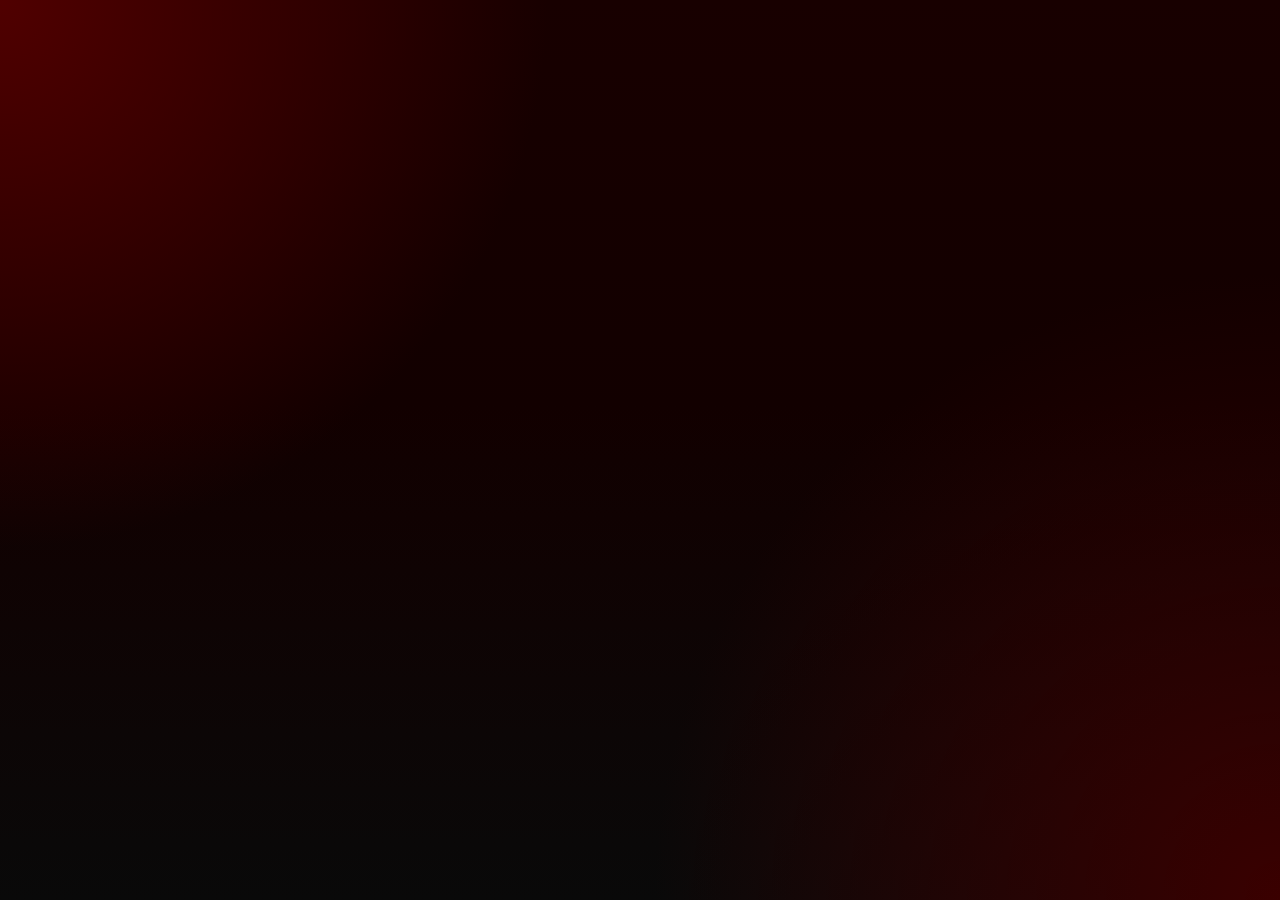
==== devlab.html @ 47341f6a "atualização" ====
<!DOCTYPE html>
<html lang="pt-br">
<head>
    <meta charset="UTF-8">
    <meta name="viewport" content="width=device-width, initial-scale=1.0">
    <meta name="description" content="Bem-vindos a minha pagina pessoal!">
    <meta name="author" content="Fernanda B Ramos">
    <!--<meta name="keywords" content="Fernanda,"-->
    <link rel="stylesheet" href="style.css">
    <title>Fernanda Barbosa</title>
</head>
<body>
---- style.css ----
/* ===================== FONTES ===================== */

@import url("https://fonts.googleapis.com/css2?family=Source+Serif+4:wght@200..900&display=swap");
@import url("https://fonts.googleapis.com/css2?family=Almendra:wght@400;700&display=swap");

/* ===================== RESET ===================== */

*{
    margin:0;
    padding:0;
    box-sizing:border-box;
    font-family:"Source Serif 4",serif;
    color:#fff;
    text-decoration:none;
    transition:
        background-color .35s,
        color .35s,
        box-shadow .35s,
        transform .35s;
}

html{
    scroll-behavior:smooth;
}

body{
    margin:0;
    min-height:100vh;
    background:
        radial-gradient(circle at top left,#500000 0%,transparent 35%),
        radial-gradient(circle at bottom right,#3a0000 0%,transparent 40%),
        linear-gradient(180deg,#180000 0%,#120000 45%,#090909 100%);
    background-attachment:fixed;
    overflow-x:hidden;
}

/* ===================== SEÇÕES ===================== */

section{
    scroll-margin-top:80px;
    padding:110px 0;
}

#home{
    padding-top:0;
}

/* título pequeno acima do título principal de cada seção */
.section-eyebrow{
    text-align:center;
    font-family:"Almendra",serif;
    font-size:14px;
    letter-spacing:3px;
    text-transform:uppercase;
    color:#ff5c5c;
    margin-bottom:10px;
}

/* título principal reutilizado nas seções Sobre e Contato */
.section-title{
    font-size:28px;
    text-align:center;
    color:#fdfdfd;
    text-shadow:2px 3px 20px rgba(162,62,62,.9);
    margin-bottom:60px;
}

/* ===================== FUNDO ===================== */

#bg-particles{
    position:fixed;
    inset:0;
    width:100%;
    height:100%;
    z-index:-1;
    pointer-events:none;
}

/* ===================== NAVBAR ===================== */

.navbar{
    position:sticky;
    top:0;
    z-index:100;
    display:flex;
    justify-content:space-between;
    align-items:center;
    padding:18px 5%;
    background:#75060631;
    backdrop-filter:blur(6px);
}

/* ===================== LOGO ===================== */

.logo{
    flex:1;
}

.logo a{
    font-family:"Almendra",serif;
    font-size:2rem;
    font-weight:700;
}

.logo a:hover{
    transform:translateY(-6px) scale(1.15);
    filter:drop-shadow(0 5px 20px rgb(255,60,60));
}

/* ===================== MENU ===================== */

.menu{
    display:flex;
    align-items:center;
    gap:20px;
    transition:max-height .35s ease, opacity .3s ease, margin-top .35s ease;
}

.menu a{
    position:relative;
    padding:10px 16px;
    font-family:"Almendra",serif;
    font-size:17px;
    font-weight:700;
    transition:.3s;
}

.menu a::after{
    content:"";
    position:absolute;
    left:0;
    bottom:0;
    width:0;
    height:2px;
    background:#ff4040;
    transition:.3s;
}

.menu a:hover::after{
    width:100%;
}

/* ===================== MENU MOBILE (HAMBÚRGUER) ===================== */

.menu-toggle{
    display:none;
    flex-direction:column;
    justify-content:center;
    gap:5px;
    width:32px;
    height:26px;
    background:none;
    border:none;
    cursor:pointer;
    padding:0;
}

.menu-toggle span{
    display:block;
    width:100%;
    height:3px;
    border-radius:2px;
    background:#fff;
    transition:.3s;
}

.menu-toggle.active span:nth-child(1){
    transform:translateY(8px) rotate(45deg);
}

.menu-toggle.active span:nth-child(2){
    opacity:0;
}

.menu-toggle.active span:nth-child(3){
    transform:translateY(-8px) rotate(-45deg);
}

/* ===================== HOME ===================== */

.header{
    display:flex;
    justify-content:space-between;
    align-items:center;
    gap:70px;
    width:min(1200px,90%);
    margin:auto;
    padding:80px 0;
}

/* ===================== TEXTO ===================== */

.headline{
    flex:1;
}

.headline h2{
    margin-bottom:15px;
    opacity:0;
    animation:fadeUp .8s ease forwards;
}

.headline h2:nth-of-type(1){
    animation-delay:.15s;
}

.headline h2:nth-of-type(2){
    animation-delay:.4s;
}

.titulo{
    font-size:48px;
}

.headline p{
    margin-top:25px;
    font-size:20px;
    line-height:1.7;
    opacity:0;
    animation:fadeUp .8s ease .65s forwards;
}

/* ===================== LADO DIREITO ===================== */

.hero-right{
    flex:1;
    animation:fadeUp 1s ease;
    display:flex;
    flex-direction:column;
    align-items:center;
}

/* ===================== MONITORES ===================== */

.hero-monitors{
    position:relative;
    width:430px;
    height:340px;
}

/* Monitor principal */

.monitor{
    display:flex;
    flex-direction:column;
    overflow:hidden;
    background:#0d0d0d;
    border:1px solid #811818;
    border-radius:12px;
    box-shadow:0 0 20px rgba(255,0,0,.18), inset 0 0 8px rgba(255,255,255,.03);
    transition:.4s;
}

.monitor:hover{
    transform:translateY(-8px);
    box-shadow:0 10px 35px rgba(255,0,0,.35);
}

.monitor-1{
    position:absolute;
    top:0;
    left:0;
    width:320px;
    height:220px;
}

/* Monitor secundário */

.monitor-2{
    position:absolute;
    right:0;
    bottom:0;
    width:190px;
    height:135px;
}

/* Barra superior */

.monitor-top{
    display:flex;
    align-items:center;
    gap:8px;
    height:30px;
    flex-shrink:0;
    padding-left:12px;
    background:#252525;
}

.monitor-top span{
    width:10px;
    height:10px;
    border-radius:50%;
    background:#ff5c5c;
}

/* Código */

#typing{
    flex:1;
    width:calc(100% + 20px);
    margin-right:-20px;
    overflow-y:scroll;
    padding:15px 35px 15px 15px;
    white-space:pre-wrap;
    color:#65ff96;
    font-family:Consolas,monospace;
    font-size:clamp(9px,2.4vw,14px);
    scrollbar-width:none;
    -ms-overflow-style:none;
}

#typing::-webkit-scrollbar{
    display:none;
}

/* Dashboard */

.dashboard{
    display:flex;
    justify-content:space-evenly;
    align-items:flex-end;
    flex:1;
    padding:15px;
}

.bar{
    width:22px;
    background:#ff2020;
    animation:bars 2s infinite;
}

.b1{height:40px;}
.b2{height:90px;animation-delay:.2s;}
.b3{height:60px;animation-delay:.4s;}
.b4{height:110px;animation-delay:.6s;}

/* Redes sociais */

.socials{
    display:flex;
    justify-content:center;
    gap:35px;
    margin-top:40px;
}

.socials img{
    width:42px;
    transition:.3s;
}

.socials img:hover{
    transform:translateY(-6px) scale(1.15);
    filter:drop-shadow(0 5px 20px rgb(255,60,60));
}

@keyframes bars{
    50%{
        transform:scaleY(.6);
    }
}

/* ===================== SOBRE ===================== */

.about{
    display:flex;
    justify-content:center;
    gap:80px;
    width:min(1200px,90%);
    margin:auto;
    animation:fadeUp 1s ease;
}

.vida-pessoal,
.vida-profissional{
    flex:1;
    padding:20px;
    border-radius:20px;
    box-shadow:0 0 30px rgba(142,133,133,.63);
    transition:.3s;
}

.vida-pessoal:hover,
.vida-profissional:hover{
    box-shadow:0 0 30px rgba(255,47,47,.35);
}

.about h3{
    margin-bottom:20px;
    text-align:center;
    font-size:24px;
}

.aboutp{
    text-align:justify;
    line-height:1.8;
}

.eu{
    float:left;
    width:150px;
    margin:0 20px 10px 0;
    border-radius:10px;
}

/* ===================== HARD SKILLS ===================== */

.hardskills{
    width:min(1200px,90%);
    margin:80px auto;
    animation:fadeUp 1.2s ease;
}

.hardtitulo{
    text-align:center;
    margin-bottom:35px;
}

.hardimg{
    display:flex;
    justify-content:center;
    align-items:center;
    flex-wrap:wrap;
    gap:40px;
}

.hardimg img{
    width:80px;
    transition:.3s;
}

.hardimg img:hover{
    transform:translateY(-8px) scale(1.08);
}

/* ===================== PROJETOS ===================== */

.projects{
    margin:0 0 60px;
    text-align:center;
    animation:fadeUp 1.3s ease;
}

.projectsp1{
    font-size:42px;
    margin-top:8px;
    margin-bottom:10px;
}

.projectsp2{
    font-size:20px;
    margin-top:12px;
    opacity:.85;
}

.projetosgeral{
    display:flex;
    justify-content:center;
    flex-wrap:wrap;
    gap:40px;
    width:min(1200px,90%);
    margin:auto;
}

.projeto1{
    width:300px;
    border-radius:10px;
    overflow:hidden;
    text-align:center;
    box-shadow:0 4px 18px rgba(116,32,32,.8);
    transition:.3s;
}

.projeto1:hover{
    transform:translateY(-8px);
    box-shadow:0 8px 25px rgba(255,47,47,.45);
}

.projeto1 p:first-child{
    margin:20px;
    padding:8px;
    border:1px solid #ff3a3a;
    border-radius:10px;
}

.projeto1 p:last-child{
    padding:15px;
    font-size:13px;
    text-align:justify;
    line-height:1.6;
}

.imgprj1{
    width:100%;
    display:block;
}

/* ===================== CONTATO ===================== */

.contato-content{
    width:min(600px,90%);
    margin:auto;
    text-align:center;
    animation:fadeUp 1s ease;
}

.contato-texto{
    line-height:1.8;
    opacity:.9;
}

.contato-links{
    display:flex;
    flex-direction:column;
    gap:16px;
    margin-top:40px;
}

.contato-link{
    display:flex;
    align-items:center;
    gap:14px;
    padding:16px 22px;
    border:1px solid #811818;
    border-radius:12px;
    background:#0d0d0d;
    box-shadow:0 0 15px rgba(255,0,0,.12);
}

.contato-link:hover{
    transform:translateY(-4px);
    box-shadow:0 8px 25px rgba(255,47,47,.35);
    border-color:#ff4040;
}

.contato-icone{
    display:flex;
    align-items:center;
    justify-content:center;
    width:24px;
    font-size:18px;
}

.contato-icone img{
    width:22px;
}

/* ===================== RODAPÉ ===================== */

.site-footer{
    padding:30px 5%;
    text-align:center;
    font-size:13px;
    opacity:.6;
}

/* ===================== UTILITÁRIOS ===================== */

h3{
    display:flex;
    justify-content:center;
    margin-bottom:20px;
}

p{
    color:#fff;
}

/* ===================== RESPONSIVIDADE ===================== */

@media (max-width:1000px){

    section{
        padding:80px 0;
    }

    .header{
        flex-direction:column;
        text-align:center;
        gap:50px;
        padding:60px 0;
    }

    .headline{
        max-width:100%;
    }

    .hero-monitors{
        width:360px;
        height:310px;
    }

    .monitor-1{
        width:280px;
        height:200px;
    }

    .monitor-2{
        width:170px;
        height:120px;
    }

    .about{
        flex-direction:column;
    }

    .vida-pessoal,
    .vida-profissional{
        width:100%;
    }

    .eu{
        float:none;
        display:block;
        margin:0 auto 20px;
    }

    .hardimg{
        gap:25px;
    }

    .projetosgeral{
        flex-direction:column;
        align-items:center;
    }

}

@media (max-width:650px){

    section{
        padding:60px 0;
    }

    .navbar{
        flex-wrap:wrap;
        padding:16px 5%;
    }

    .menu-toggle{
        display:flex;
    }

    .menu{
        flex-direction:column;
        align-items:stretch;
        gap:0;
        width:100%;
        max-height:0;
        overflow:hidden;
        opacity:0;
    }

    .menu.active{
        max-height:300px;
        opacity:1;
        margin-top:18px;
    }

    .menu a{
        text-align:center;
        padding:14px 16px;
    }

    .headline h2{
        font-size:28px;
    }

    .titulo{
        font-size:38px;
    }

    .headline p{
        font-size:18px;
    }

    .hero-monitors{
        width:320px;
        height:280px;
    }

    .monitor-1{
        width:250px;
        height:180px;
    }

    .monitor-2{
        width:150px;
        height:110px;
    }

    .socials img{
        width:36px;
    }

    .hardimg img{
        width:65px;
    }

    .projectsp1{
        font-size:34px;
    }

    .projectsp2{
        font-size:18px;
    }

}

@media (max-width:400px){

    .header{
        padding:60px 0;
        gap:35px;
    }

    .titulo{
        font-size:30px;
    }

    .headline p{
        font-size:16px;
    }

    .hero-monitors{
        width:260px;
        height:220px;
    }

    .monitor-1{
        width:200px;
        height:140px;
    }

    .monitor-2{
        width:120px;
        height:85px;
    }

    .socials{
        gap:25px;
    }

    .socials img{
        width:30px;
    }

    .hardimg img{
        width:55px;
    }

    .aboutp{
        font-size:14px;
    }

    .eu{
        width:120px;
    }

    .projeto1{
        width:100%;
        max-width:280px;
    }

}

@keyframes fadeUp{
    from{
        opacity:0;
        transform:translateY(40px);
    }
    to{
        opacity:1;
        transform:translateY(0);
    }
}

/* ===================================================
   RESPONSIVIDADE - NAVBAR
   Adicione no FINAL do style.css
=================================================== */

@media screen and (max-width: 900px){

    .navbar{
        flex-direction: column;
        justify-content: center;
        align-items: center;
        padding: 15px;
    }

    .logo{
        flex: none;
        margin: 0;
        text-align: center;
        width: 100%;
    }

    .logo h1{
        margin: 0;
    }

    .logo a{
        font-size: 32px;
    }

    .menu{
        width: 100%;
        justify-content: center;
        flex-wrap: wrap;
        gap: 10px;
        margin-top: 15px;
    }

    .menu a{
        margin: 0;
        padding: 10px 15px;
        font-size: 16px;
    }

}

/* Celulares */

@media screen and (max-width: 600px){

    .logo a{
        font-size: 26px;
    }

    .menu{
        gap: 5px;
    }

    .menu a{
        font-size: 15px;
        padding: 8px 10px;
    }

    #botão{
        margin: 10px 0 0;
    }

}

/* ==========================================
   RESPONSIVIDADE DOS MONITORES
========================================== */

@media screen and (max-width: 900px){

    .hero-monitors{
        width:380px;
        height:300px;
    }

    .monitor-1{
        width:280px;
        height:200px;
    }

    .monitor-2{
        width:170px;
        height:120px;
        right:20px;
        bottom:0;
    }

    .dashboard{
        padding:10px;
    }

    .bar{
        width:16px;
    }

    .b1{height:30px;}
    .b2{height:65px;}
    .b3{height:45px;}
    .b4{height:80px;}

}

/* Celulares */

@media screen and (max-width: 600px){

    .hero-right{
        width:100%;
    }

    .hero-monitors{
        width:300px;
        height:250px;
    }

    .monitor-1{
        width:220px;
        height:170px;
        right:0;
    }

    .monitor-2{
        width:140px;
        height:100px;
        right:10px;
        bottom:0;
    }

    .dashboard{
        padding:8px;
    }

    .bar{
        width:12px;
    }

    .b1{height:22px;}
    .b2{height:48px;}
    .b3{height:34px;}
    .b4{height:60px;}

}
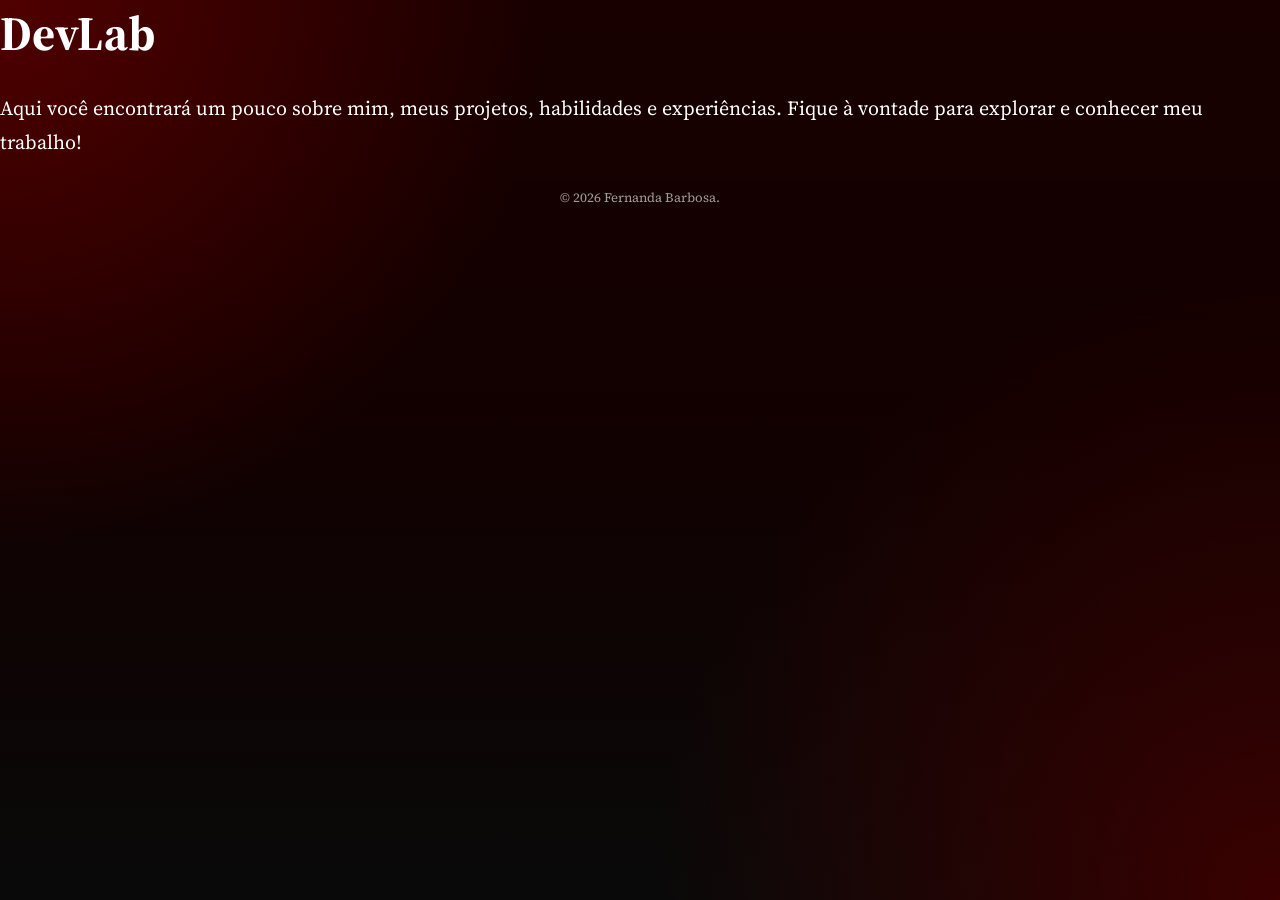
==== commit 110f1e32: "att" ====
--- a/devlab.html
+++ b/devlab.html
@@ -7,7 +7,26 @@
     <meta name="author" content="Fernanda B Ramos">
     <!--<meta name="keywords" content="Fernanda,"-->
     <link rel="stylesheet" href="style.css">
-    <title>Fernanda Barbosa</title>
+    <title>DevLab</title>
 </head>
 <body>
-    +     <div class="headline">
+                <h2 class="titulo">
+                    DevLab
+                </h2>
+
+                <p>
+                    Aqui você encontrará um pouco sobre mim,
+                    meus projetos, habilidades e experiências.
+                    Fique à vontade para explorar e conhecer meu trabalho!
+                </p>
+
+            </div>
+
+
+<footer class="site-footer">
+    <p>&copy; 2026 Fernanda Barbosa.</p>
+    </footer>
+
+    <script src="script.js"></script>
+</body>
--- a/style.css
+++ b/style.css
@@ -375,13 +375,14 @@
     flex:1;
     padding:20px;
     border-radius:20px;
-    box-shadow:0 0 30px rgba(142,133,133,.63);
+    
     transition:.3s;
 }
 
 .vida-pessoal:hover,
 .vida-profissional:hover{
     box-shadow:0 0 30px rgba(255,47,47,.35);
+    
 }
 
 .about h3{
@@ -493,6 +494,7 @@
     width:100%;
     display:block;
 }
+
 
 /* ===================== CONTATO ===================== */
 
@@ -919,4 +921,8 @@
     .b3{height:34px;}
     .b4{height:60px;}
 
-}+}
+
+/*-----------------------------------DEVLAB---------------------------------------------------*
+
+
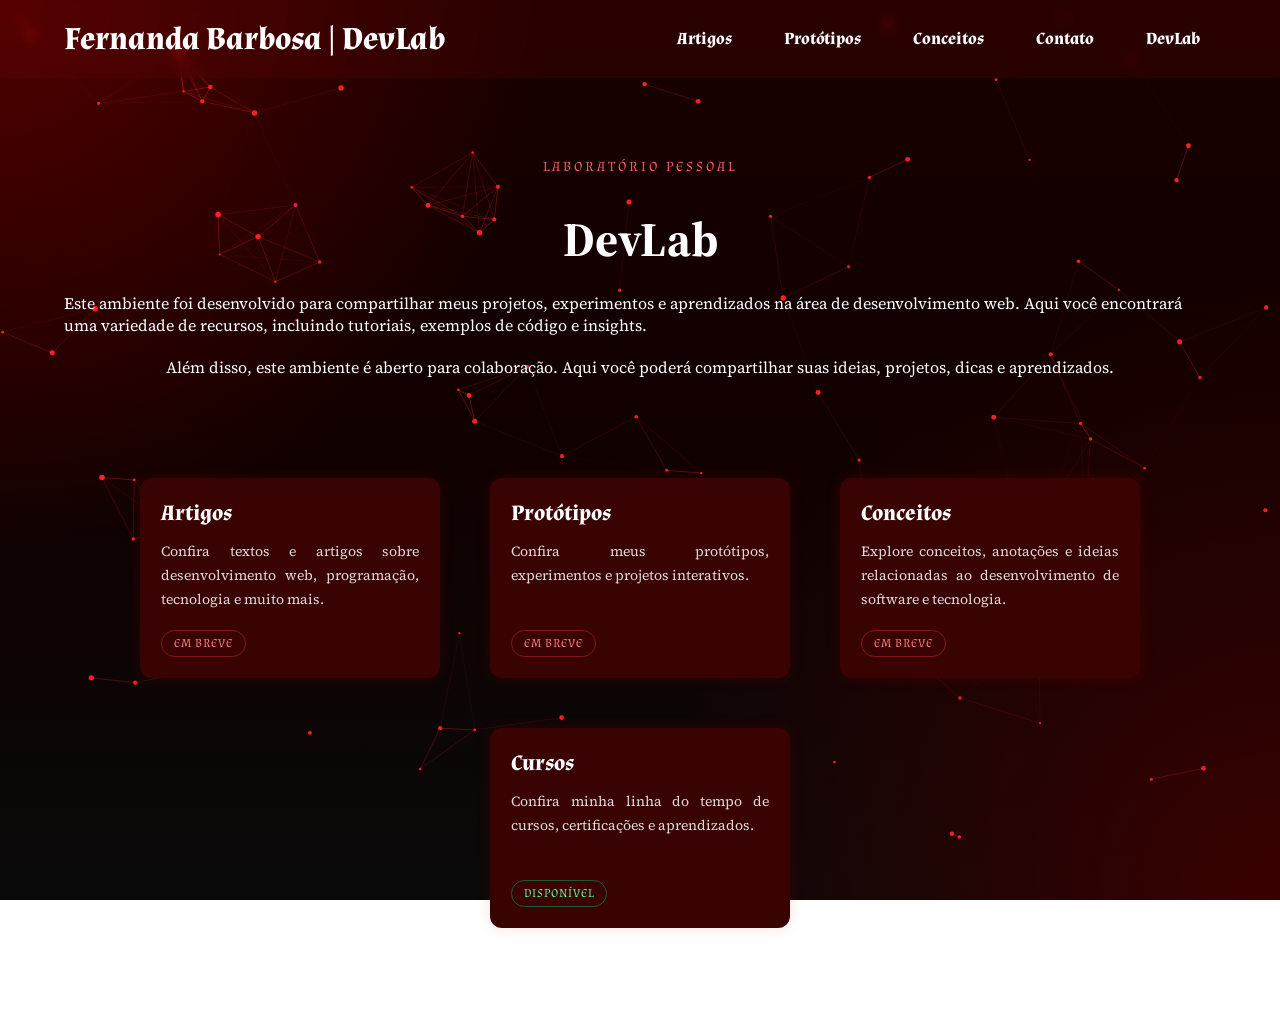
==== commit 5e8bf166: "atualização de portfolio" ====
--- a/devlab.html
+++ b/devlab.html
@@ -3,30 +3,67 @@
 <head>
     <meta charset="UTF-8">
     <meta name="viewport" content="width=device-width, initial-scale=1.0">
-    <meta name="description" content="Bem-vindos a minha pagina pessoal!">
+    <meta name="description" content="DevLab — projetos, artigos e experimentos de Fernanda Barbosa.">
     <meta name="author" content="Fernanda B Ramos">
-    <!--<meta name="keywords" content="Fernanda,"-->
     <link rel="stylesheet" href="style.css">
-    <title>DevLab</title>
+    <script src="script.js" defer></script>
+    <title>DevLab | Fernanda Barbosa</title>
 </head>
 <body>
-     <div class="headline">
-                <h2 class="titulo">
-                    DevLab
-                </h2>
+    <!-- Fundo animado de partículas -->
+    <canvas id="bg-particles"></canvas>
+    <!-- Barra de navegação -->
+    <nav class="navbar">
+        <div class="logo">
+            <h1><a href="index.html#home">Fernanda Barbosa | DevLab</a></h1>
+        </div>
+        <div class="menu" id="menu">
+            <a href="artigos.html">Artigos</a>
+            <a href="prototipo.html">Protótipos</a>
+            <a href="conceitos.html">Conceitos</a>
+            <a id="botão" href="index.html#contato">Contato</a>
+            <a href="devlab.html">DevLab</a>
+        </div>
+        <button class="menu-toggle" id="menuToggle" aria-label="Abrir menu" aria-expanded="false" aria-controls="menu">
+            <span></span>
+            <span></span>
+            <span></span>
+        </button>
+    </nav>
+    <!-- Cabeçalho -->
+    <header class="headline-devlab">
+        <span class="section-eyebrow">Laboratório pessoal</span>
+        <h2 class="titulo">DevLab</h2>
+        <p>Este ambiente foi desenvolvido para compartilhar meus projetos, experimentos e aprendizados na área de desenvolvimento web. Aqui você encontrará uma variedade de recursos, incluindo tutoriais, exemplos de código e insights.</p>
+        <p>Além disso, este ambiente é aberto para colaboração. Aqui você poderá compartilhar suas ideias, projetos, dicas e aprendizados.</p>
+    </header>
+    <!-- Cards -->
+    <main class="cards-container">
+        <a class="card" href="artigos.html">
+            <h3>Artigos</h3>
+            <p>Confira textos e artigos sobre desenvolvimento web, programação, tecnologia e muito mais.</p>
+            <span class="card-status">Em breve</span>
+        </a>
+        <a class="card" href="prototipos.html">
+            <h3>Protótipos</h3>
+            <p>Confira meus protótipos, experimentos e projetos interativos.</p>
+            <span class="card-status">Em breve</span>
+        </a>
+        <a class="card" href="conceitos.html">
+            <h3>Conceitos</h3>
+            <p>Explore conceitos, anotações e ideias relacionadas ao desenvolvimento de software e tecnologia.</p>
+            <span class="card-status">Em breve</span>
+        </a>
+        <a class="card" href="index.html#cursos">
+            <h3>Cursos</h3>
+            <p>Confira minha linha do tempo de cursos, certificações e aprendizados.</p>
+            <span class="card-status card-status--live">Disponível</span>
+        </a>
+    </main>
+    <!-- Rodapé -->
+    <footer class="site-footer">
+        <p>&copy; 2026 Fernanda Barbosa.</p>
+    </footer>
+</body>
+</html>
 
-                <p>
-                    Aqui você encontrará um pouco sobre mim,
-                    meus projetos, habilidades e experiências.
-                    Fique à vontade para explorar e conhecer meu trabalho!
-                </p>
-
-            </div>
-
-
-<footer class="site-footer">
-    <p>&copy; 2026 Fernanda Barbosa.</p>
-    </footer>
-
-    <script src="script.js"></script>
-</body>
--- a/style.css
+++ b/style.css
@@ -1,9 +1,5 @@
-/* ===================== FONTES ===================== */
-
 @import url("https://fonts.googleapis.com/css2?family=Source+Serif+4:wght@200..900&display=swap");
 @import url("https://fonts.googleapis.com/css2?family=Almendra:wght@400;700&display=swap");
-
-/* ===================== RESET ===================== */
 
 *{
     margin:0;
@@ -12,40 +8,25 @@
     font-family:"Source Serif 4",serif;
     color:#fff;
     text-decoration:none;
-    transition:
-        background-color .35s,
-        color .35s,
-        box-shadow .35s,
-        transform .35s;
-}
-
+    transition:background-color .35s,color .35s,box-shadow .35s,transform .35s;
+}
 html{
     scroll-behavior:smooth;
 }
-
 body{
     margin:0;
     min-height:100vh;
-    background:
-        radial-gradient(circle at top left,#500000 0%,transparent 35%),
-        radial-gradient(circle at bottom right,#3a0000 0%,transparent 40%),
-        linear-gradient(180deg,#180000 0%,#120000 45%,#090909 100%);
+    background:radial-gradient(circle at top left,#500000 0%,transparent 35%),radial-gradient(circle at bottom right,#3a0000 0%,transparent 40%),linear-gradient(180deg,#180000 0%,#120000 45%,#090909 100%);
     background-attachment:fixed;
     overflow-x:hidden;
 }
-
-/* ===================== SEÇÕES ===================== */
-
 section{
     scroll-margin-top:80px;
     padding:110px 0;
 }
-
 #home{
     padding-top:0;
 }
-
-/* título pequeno acima do título principal de cada seção */
 .section-eyebrow{
     text-align:center;
     font-family:"Almendra",serif;
@@ -55,8 +36,6 @@
     color:#ff5c5c;
     margin-bottom:10px;
 }
-
-/* título principal reutilizado nas seções Sobre e Contato */
 .section-title{
     font-size:28px;
     text-align:center;
@@ -64,9 +43,6 @@
     text-shadow:2px 3px 20px rgba(162,62,62,.9);
     margin-bottom:60px;
 }
-
-/* ===================== FUNDO ===================== */
-
 #bg-particles{
     position:fixed;
     inset:0;
@@ -75,9 +51,6 @@
     z-index:-1;
     pointer-events:none;
 }
-
-/* ===================== NAVBAR ===================== */
-
 .navbar{
     position:sticky;
     top:0;
@@ -89,33 +62,24 @@
     background:#75060631;
     backdrop-filter:blur(6px);
 }
-
-/* ===================== LOGO ===================== */
-
 .logo{
     flex:1;
 }
-
 .logo a{
     font-family:"Almendra",serif;
     font-size:2rem;
     font-weight:700;
 }
-
 .logo a:hover{
     transform:translateY(-6px) scale(1.15);
     filter:drop-shadow(0 5px 20px rgb(255,60,60));
 }
-
-/* ===================== MENU ===================== */
-
 .menu{
     display:flex;
     align-items:center;
     gap:20px;
-    transition:max-height .35s ease, opacity .3s ease, margin-top .35s ease;
-}
-
+    transition:max-height .35s ease,opacity .3s ease,margin-top .35s ease;
+}
 .menu a{
     position:relative;
     padding:10px 16px;
@@ -124,7 +88,6 @@
     font-weight:700;
     transition:.3s;
 }
-
 .menu a::after{
     content:"";
     position:absolute;
@@ -135,13 +98,9 @@
     background:#ff4040;
     transition:.3s;
 }
-
 .menu a:hover::after{
     width:100%;
 }
-
-/* ===================== MENU MOBILE (HAMBÚRGUER) ===================== */
-
 .menu-toggle{
     display:none;
     flex-direction:column;
@@ -154,7 +113,6 @@
     cursor:pointer;
     padding:0;
 }
-
 .menu-toggle span{
     display:block;
     width:100%;
@@ -163,21 +121,15 @@
     background:#fff;
     transition:.3s;
 }
-
 .menu-toggle.active span:nth-child(1){
     transform:translateY(8px) rotate(45deg);
 }
-
 .menu-toggle.active span:nth-child(2){
     opacity:0;
 }
-
 .menu-toggle.active span:nth-child(3){
     transform:translateY(-8px) rotate(-45deg);
 }
-
-/* ===================== HOME ===================== */
-
 .header{
     display:flex;
     justify-content:space-between;
@@ -187,31 +139,23 @@
     margin:auto;
     padding:80px 0;
 }
-
-/* ===================== TEXTO ===================== */
-
 .headline{
     flex:1;
 }
-
 .headline h2{
     margin-bottom:15px;
     opacity:0;
     animation:fadeUp .8s ease forwards;
 }
-
 .headline h2:nth-of-type(1){
     animation-delay:.15s;
 }
-
 .headline h2:nth-of-type(2){
     animation-delay:.4s;
 }
-
 .titulo{
     font-size:48px;
 }
-
 .headline p{
     margin-top:25px;
     font-size:20px;
@@ -219,9 +163,6 @@
     opacity:0;
     animation:fadeUp .8s ease .65s forwards;
 }
-
-/* ===================== LADO DIREITO ===================== */
-
 .hero-right{
     flex:1;
     animation:fadeUp 1s ease;
@@ -229,17 +170,11 @@
     flex-direction:column;
     align-items:center;
 }
-
-/* ===================== MONITORES ===================== */
-
 .hero-monitors{
     position:relative;
     width:430px;
     height:340px;
 }
-
-/* Monitor principal */
-
 .monitor{
     display:flex;
     flex-direction:column;
@@ -247,15 +182,13 @@
     background:#0d0d0d;
     border:1px solid #811818;
     border-radius:12px;
-    box-shadow:0 0 20px rgba(255,0,0,.18), inset 0 0 8px rgba(255,255,255,.03);
+    box-shadow:0 0 20px rgba(255,0,0,.18),inset 0 0 8px rgba(255,255,255,.03);
     transition:.4s;
 }
-
 .monitor:hover{
     transform:translateY(-8px);
     box-shadow:0 10px 35px rgba(255,0,0,.35);
 }
-
 .monitor-1{
     position:absolute;
     top:0;
@@ -263,9 +196,6 @@
     width:320px;
     height:220px;
 }
-
-/* Monitor secundário */
-
 .monitor-2{
     position:absolute;
     right:0;
@@ -273,9 +203,6 @@
     width:190px;
     height:135px;
 }
-
-/* Barra superior */
-
 .monitor-top{
     display:flex;
     align-items:center;
@@ -285,16 +212,12 @@
     padding-left:12px;
     background:#252525;
 }
-
 .monitor-top span{
     width:10px;
     height:10px;
     border-radius:50%;
     background:#ff5c5c;
 }
-
-/* Código */
-
 #typing{
     flex:1;
     width:calc(100% + 20px);
@@ -308,13 +231,9 @@
     scrollbar-width:none;
     -ms-overflow-style:none;
 }
-
 #typing::-webkit-scrollbar{
     display:none;
 }
-
-/* Dashboard */
-
 .dashboard{
     display:flex;
     justify-content:space-evenly;
@@ -322,45 +241,45 @@
     flex:1;
     padding:15px;
 }
-
 .bar{
     width:22px;
     background:#ff2020;
     animation:bars 2s infinite;
 }
-
-.b1{height:40px;}
-.b2{height:90px;animation-delay:.2s;}
-.b3{height:60px;animation-delay:.4s;}
-.b4{height:110px;animation-delay:.6s;}
-
-/* Redes sociais */
-
+.b1{
+    height:40px;
+}
+.b2{
+    height:90px;
+    animation-delay:.2s;
+}
+.b3{
+    height:60px;
+    animation-delay:.4s;
+}
+.b4{
+    height:110px;
+    animation-delay:.6s;
+}
 .socials{
     display:flex;
     justify-content:center;
     gap:35px;
     margin-top:40px;
 }
-
 .socials img{
     width:42px;
     transition:.3s;
 }
-
 .socials img:hover{
     transform:translateY(-6px) scale(1.15);
     filter:drop-shadow(0 5px 20px rgb(255,60,60));
 }
-
 @keyframes bars{
     50%{
         transform:scaleY(.6);
     }
 }
-
-/* ===================== SOBRE ===================== */
-
 .about{
     display:flex;
     justify-content:center;
@@ -369,53 +288,39 @@
     margin:auto;
     animation:fadeUp 1s ease;
 }
-
-.vida-pessoal,
-.vida-profissional{
+.vida-pessoal,.vida-profissional{
     flex:1;
     padding:20px;
     border-radius:20px;
-    
     transition:.3s;
 }
-
-.vida-pessoal:hover,
-.vida-profissional:hover{
+.vida-pessoal:hover,.vida-profissional:hover{
     box-shadow:0 0 30px rgba(255,47,47,.35);
-    
-}
-
+}
 .about h3{
     margin-bottom:20px;
     text-align:center;
     font-size:24px;
 }
-
 .aboutp{
     text-align:justify;
     line-height:1.8;
 }
-
 .eu{
     float:left;
     width:150px;
     margin:0 20px 10px 0;
     border-radius:10px;
 }
-
-/* ===================== HARD SKILLS ===================== */
-
 .hardskills{
     width:min(1200px,90%);
     margin:80px auto;
     animation:fadeUp 1.2s ease;
 }
-
 .hardtitulo{
     text-align:center;
     margin-bottom:35px;
 }
-
 .hardimg{
     display:flex;
     justify-content:center;
@@ -423,36 +328,28 @@
     flex-wrap:wrap;
     gap:40px;
 }
-
 .hardimg img{
     width:80px;
     transition:.3s;
 }
-
 .hardimg img:hover{
     transform:translateY(-8px) scale(1.08);
 }
-
-/* ===================== PROJETOS ===================== */
-
 .projects{
     margin:0 0 60px;
     text-align:center;
     animation:fadeUp 1.3s ease;
 }
-
 .projectsp1{
     font-size:42px;
     margin-top:8px;
     margin-bottom:10px;
 }
-
 .projectsp2{
     font-size:20px;
     margin-top:12px;
     opacity:.85;
 }
-
 .projetosgeral{
     display:flex;
     justify-content:center;
@@ -461,7 +358,6 @@
     width:min(1200px,90%);
     margin:auto;
 }
-
 .projeto1{
     width:300px;
     border-radius:10px;
@@ -470,53 +366,42 @@
     box-shadow:0 4px 18px rgba(116,32,32,.8);
     transition:.3s;
 }
-
 .projeto1:hover{
     transform:translateY(-8px);
     box-shadow:0 8px 25px rgba(255,47,47,.45);
 }
-
 .projeto1 p:first-child{
     margin:20px;
     padding:8px;
     border:1px solid #ff3a3a;
     border-radius:10px;
 }
-
 .projeto1 p:last-child{
     padding:15px;
     font-size:13px;
     text-align:justify;
     line-height:1.6;
 }
-
 .imgprj1{
     width:100%;
     display:block;
 }
-
-
-/* ===================== CONTATO ===================== */
-
 .contato-content{
     width:min(600px,90%);
     margin:auto;
     text-align:center;
     animation:fadeUp 1s ease;
 }
-
 .contato-texto{
     line-height:1.8;
     opacity:.9;
 }
-
 .contato-links{
     display:flex;
     flex-direction:column;
     gap:16px;
     margin-top:40px;
 }
-
 .contato-link{
     display:flex;
     align-items:center;
@@ -527,13 +412,11 @@
     background:#0d0d0d;
     box-shadow:0 0 15px rgba(255,0,0,.12);
 }
-
 .contato-link:hover{
     transform:translateY(-4px);
     box-shadow:0 8px 25px rgba(255,47,47,.35);
     border-color:#ff4040;
 }
-
 .contato-icone{
     display:flex;
     align-items:center;
@@ -541,107 +424,78 @@
     width:24px;
     font-size:18px;
 }
-
 .contato-icone img{
     width:22px;
 }
-
-/* ===================== RODAPÉ ===================== */
-
 .site-footer{
     padding:30px 5%;
     text-align:center;
     font-size:13px;
     opacity:.6;
 }
-
-/* ===================== UTILITÁRIOS ===================== */
-
 h3{
     display:flex;
     justify-content:center;
     margin-bottom:20px;
 }
-
 p{
     color:#fff;
 }
-
-/* ===================== RESPONSIVIDADE ===================== */
-
-@media (max-width:1000px){
-
+@media(max-width:1000px){
     section{
         padding:80px 0;
     }
-
     .header{
         flex-direction:column;
         text-align:center;
         gap:50px;
         padding:60px 0;
     }
-
     .headline{
         max-width:100%;
     }
-
     .hero-monitors{
         width:360px;
         height:310px;
     }
-
     .monitor-1{
         width:280px;
         height:200px;
     }
-
     .monitor-2{
         width:170px;
         height:120px;
     }
-
     .about{
         flex-direction:column;
     }
-
-    .vida-pessoal,
-    .vida-profissional{
+    .vida-pessoal,.vida-profissional{
         width:100%;
     }
-
     .eu{
         float:none;
         display:block;
         margin:0 auto 20px;
     }
-
     .hardimg{
         gap:25px;
     }
-
     .projetosgeral{
         flex-direction:column;
         align-items:center;
     }
-
-}
-
-@media (max-width:650px){
-
+}
+@media(max-width:650px){
     section{
         padding:60px 0;
     }
-
     .navbar{
         flex-wrap:wrap;
         padding:16px 5%;
     }
-
     .menu-toggle{
         display:flex;
     }
-
     .menu{
         flex-direction:column;
         align-items:stretch;
@@ -651,120 +505,92 @@
         overflow:hidden;
         opacity:0;
     }
-
     .menu.active{
         max-height:300px;
         opacity:1;
         margin-top:18px;
     }
-
     .menu a{
         text-align:center;
         padding:14px 16px;
     }
-
     .headline h2{
         font-size:28px;
     }
-
     .titulo{
         font-size:38px;
     }
-
     .headline p{
         font-size:18px;
     }
-
     .hero-monitors{
         width:320px;
         height:280px;
     }
-
     .monitor-1{
         width:250px;
         height:180px;
     }
-
     .monitor-2{
         width:150px;
         height:110px;
     }
-
     .socials img{
         width:36px;
     }
-
     .hardimg img{
         width:65px;
     }
-
     .projectsp1{
         font-size:34px;
     }
-
     .projectsp2{
         font-size:18px;
     }
-
-}
-
-@media (max-width:400px){
-
+}
+@media(max-width:400px){
     .header{
         padding:60px 0;
         gap:35px;
     }
-
     .titulo{
         font-size:30px;
     }
-
     .headline p{
         font-size:16px;
     }
-
     .hero-monitors{
         width:260px;
         height:220px;
     }
-
     .monitor-1{
         width:200px;
         height:140px;
     }
-
     .monitor-2{
         width:120px;
         height:85px;
     }
-
     .socials{
         gap:25px;
     }
-
     .socials img{
         width:30px;
     }
-
     .hardimg img{
         width:55px;
     }
-
     .aboutp{
         font-size:14px;
     }
-
     .eu{
         width:120px;
     }
-
     .projeto1{
         width:100%;
         max-width:280px;
     }
-
-}
-
+}
 @keyframes fadeUp{
     from{
         opacity:0;
@@ -775,154 +601,429 @@
         transform:translateY(0);
     }
 }
-
-/* ===================================================
-   RESPONSIVIDADE - NAVBAR
-   Adicione no FINAL do style.css
-=================================================== */
-
-@media screen and (max-width: 900px){
-
+@media screen and (max-width:900px){
     .navbar{
-        flex-direction: column;
-        justify-content: center;
-        align-items: center;
-        padding: 15px;
-    }
-
+        flex-direction:column;
+        justify-content:center;
+        align-items:center;
+        padding:15px;
+    }
     .logo{
-        flex: none;
-        margin: 0;
-        text-align: center;
-        width: 100%;
-    }
-
+        flex:none;
+        margin:0;
+        text-align:center;
+        width:100%;
+    }
     .logo h1{
-        margin: 0;
-    }
-
+        margin:0;
+    }
     .logo a{
-        font-size: 32px;
-    }
-
+        font-size:32px;
+    }
     .menu{
-        width: 100%;
-        justify-content: center;
-        flex-wrap: wrap;
-        gap: 10px;
-        margin-top: 15px;
-    }
-
+        width:100%;
+        justify-content:center;
+        flex-wrap:wrap;
+        gap:10px;
+        margin-top:15px;
+    }
     .menu a{
-        margin: 0;
-        padding: 10px 15px;
-        font-size: 16px;
-    }
-
-}
-
-/* Celulares */
-
-@media screen and (max-width: 600px){
-
+        margin:0;
+        padding:10px 15px;
+        font-size:16px;
+    }
+}
+@media screen and (max-width:600px){
     .logo a{
-        font-size: 26px;
-    }
-
+        font-size:26px;
+    }
     .menu{
-        gap: 5px;
-    }
-
+        gap:5px;
+    }
     .menu a{
-        font-size: 15px;
-        padding: 8px 10px;
-    }
-
+        font-size:15px;
+        padding:8px 10px;
+    }
     #botão{
-        margin: 10px 0 0;
-    }
-
-}
-
-/* ==========================================
-   RESPONSIVIDADE DOS MONITORES
-========================================== */
-
-@media screen and (max-width: 900px){
-
+        margin:10px 0 0;
+    }
+}
+@media screen and (max-width:900px){
     .hero-monitors{
         width:380px;
         height:300px;
     }
-
     .monitor-1{
         width:280px;
         height:200px;
     }
-
     .monitor-2{
         width:170px;
         height:120px;
         right:20px;
         bottom:0;
     }
-
     .dashboard{
         padding:10px;
     }
-
     .bar{
         width:16px;
     }
-
-    .b1{height:30px;}
-    .b2{height:65px;}
-    .b3{height:45px;}
-    .b4{height:80px;}
-
-}
-
-/* Celulares */
-
-@media screen and (max-width: 600px){
-
+    .b1{
+        height:30px;
+    }
+    .b2{
+        height:65px;
+    }
+    .b3{
+        height:45px;
+    }
+    .b4{
+        height:80px;
+    }
+}
+@media screen and (max-width:600px){
     .hero-right{
         width:100%;
     }
-
     .hero-monitors{
         width:300px;
         height:250px;
     }
-
     .monitor-1{
         width:220px;
         height:170px;
         right:0;
     }
-
     .monitor-2{
         width:140px;
         height:100px;
         right:10px;
         bottom:0;
     }
-
     .dashboard{
         padding:8px;
     }
-
     .bar{
         width:12px;
     }
+    .b1{
+        height:22px;
+    }
+    .b2{
+        height:48px;
+    }
+    .b3{
+        height:34px;
+    }
+    .b4{
+        height:60px;
+    }
+}
+.headline-devlab{
+    display:flex;
+    justify-content:center;
+    align-items:center;
+    flex-direction:column;
+    gap:20px;
+    width:min(1200px,90%);
+    margin:auto;
+    padding:80px 0;
+}
+.cards-container{
+    display:flex;
+    justify-content:center;
+    align-items:center;
+    flex-wrap:wrap;
+    gap:50px;
+    padding:20px;
+    text-align:justify;
+}
+.card{
+    display:flex;
+    flex-direction:column;
+    position:relative;
+    overflow:hidden;
+    width:300px;
+    height:200px;
+    padding:20px;
+    background-color:#3a0303;
+    border:1px solid transparent;
+    border-radius:12px;
+    box-shadow:0 0 15px rgba(255,0,0,.12);
+    text-decoration:none;
+    cursor:pointer;
+}
+.card:hover{
+    transform:translateY(-8px);
+    border-color:#ff4040;
+    box-shadow:0 8px 25px rgba(248,169,169,.35);
+}
+.card::before{
+    content:"";
+    position:absolute;
+    top:0;
+    left:-60%;
+    width:40%;
+    height:100%;
+    background:linear-gradient(120deg,transparent,rgba(255,80,80,.12),transparent);
+    transform:skewX(-20deg);
+    transition:left .6s ease;
+}
+.card:hover::before{
+    left:120%;
+}
+.card h3{
+    justify-content:flex-start;
+    font-family:"Almendra",serif;
+    font-size:22px;
+    margin-bottom:12px;
+}
+.card p{
+    flex:1;
+    font-size:14px;
+    line-height:1.7;
+    opacity:.85;
+}
+.card-status{
+    align-self:flex-start;
+    margin-top:16px;
+    padding:5px 12px;
+    font-family:"Almendra",serif;
+    font-size:12px;
+    letter-spacing:1px;
+    text-transform:uppercase;
+    color:#ff8080;
+    border:1px solid #811818;
+    border-radius:20px;
+}
+.card-status--live{
+    color:#65ff96;
+    border-color:#1e5c33;
+}
+@media screen and (max-width:1000px){
+    .cards-container{
+        gap:30px;
+    }
+}
+@media screen and (max-width:650px){
+    .cards-container{
+        flex-direction:column;
+        align-items:center;
+        gap:24px;
+    }
+    .card{
+        width:100%;
+        max-width:340px;
+        height:auto;
+        min-height:180px;
+    }
+}
+#linha-do-tempo,#cursos{
+    padding:20px 0 110px;
+    scroll-margin-top:90px;
+}
+.timeline{
+    position:relative;
+    width:min(760px,90%);
+    margin:0 auto;
+    padding-left:44px;
+}
+.timeline::before{
+    content:"";
+    position:absolute;
+    left:10px;
+    top:6px;
+    bottom:6px;
+    width:2px;
+    background:linear-gradient(to bottom,#ff4040,#811818 15%,#811818 85%,#ff4040);
+    opacity:.55;
+}
+.timeline-item{
+    position:relative;
+    margin-bottom:36px;
+}
+.timeline-item:last-child{
+    margin-bottom:0;
+}
+.timeline-node{
+    position:absolute;
+    left:-44px;
+    top:8px;
+    width:22px;
+    height:22px;
+    border-radius:50%;
+    background:#0d0d0d;
+    border:2px solid #ff4040;
+    display:flex;
+    align-items:center;
+    justify-content:center;
+}
+.timeline-node::after{
+    content:"";
+    width:8px;
+    height:8px;
+    border-radius:50%;
+    background:#ff4040;
+}
+.timeline-item.em-andamento .timeline-node{
+    border-color:#65ff96;
+    animation:pulso-curso 2.2s ease-in-out infinite;
+}
+.timeline-item.em-andamento .timeline-node::after{
+    background:#65ff96;
+}
+@keyframes pulso-curso{
+    0%,100%{
+        box-shadow:0 0 0 0 rgba(101,255,150,.35);
+    }
+    50%{
+        box-shadow:0 0 0 6px rgba(101,255,150,0);
+    }
+}
+.timeline-card{
+    padding:20px 24px;
+    background:#0d0d0d;
+    border:1px solid #811818;
+    border-radius:12px;
+    box-shadow:0 0 15px rgba(255,0,0,.12);
+}
+.timeline-card:hover{
+    transform:translateX(4px);
+    box-shadow:0 8px 25px rgba(255,47,47,.35);
+    border-color:#ff4040;
+}
+.timeline-date{
+    display:block;
+    margin-bottom:8px;
+    font-family:"Almendra",serif;
+    font-size:13px;
+    letter-spacing:1px;
+    text-transform:uppercase;
+    color:#ff8080;
+}
+.timeline-title{
+    margin:0 0 6px;
+    font-family:"Almendra",serif;
+    font-size:19px;
+    line-height:1.35;
+}
+.timeline-inst{
+    font-size:14px;
+    opacity:.8;
+    margin:0;
+}
+.timeline-badge{
+    display:inline-block;
+    margin-top:12px;
+    padding:4px 12px;
+    font-family:"Almendra",serif;
+    font-size:11px;
+    letter-spacing:1px;
+    text-transform:uppercase;
+    color:#ff8080;
+    border:1px solid #811818;
+    border-radius:20px;
+}
+.timeline-item.em-andamento .timeline-badge{
+    color:#65ff96;
+    border-color:#1e5c33;
+}
+@media screen and (max-width:650px){
+    .timeline{
+        padding-left:34px;
+    }
+    .timeline-node{
+        left:-34px;
+        width:18px;
+        height:18px;
+    }
+    .timeline-card{
+        padding:16px 18px;
+    }
+}
+.curso-card{
+    width:100%;
+    height:220px;
+    perspective:1000px;
+    cursor:pointer;
+}
+.curso-card-inner{
+    position:relative;
+    width:100%;
+    height:100%;
+    transition:transform .7s ease;
+    transform-style:preserve-3d;
+}
+.curso-card.virado .curso-card-inner{
+    transform:rotateY(180deg);
+}
+.curso-frente,.curso-verso{
+    position:absolute;
+    width:100%;
+    height:100%;
+    padding:20px 24px;
+    background:#0d0d0d;
+    border:1px solid #811818;
+    border-radius:12px;
+    box-shadow:0 0 15px rgba(255,0,0,.12);
+    backface-visibility:hidden;
+    -webkit-backface-visibility:hidden;
+}
+.curso-frente{
+    display:flex;
+    flex-direction:column;
+    justify-content:center;
+}
+.curso-verso{
+    transform:rotateY(180deg);
+    display:flex;
+    flex-direction:column;
+    justify-content:center;
+    overflow-y:auto;
+}
+.curso-verso h3{
+    justify-content:flex-start;
+    margin-bottom:12px;
+    font-family:"Almendra",serif;
+    font-size:22px;
+}
+.curso-verso p{
+    font-size:14px;
+    line-height:1.6;
+    margin-bottom:8px;
+}
+.clique{
+    margin-top:15px;
+    font-size:11px;
+    color:#ff8080;
+    opacity:.7;
+}
+.curso-verso button{
+    align-self:flex-start;
+    margin-top:12px;
+    padding:6px 14px;
+    background:transparent;
+    color:#ff8080;
+    border:1px solid #811818;
+    border-radius:20px;
+    cursor:pointer;
+    font-family:"Almendra",serif;
+}
+.curso-verso button:hover{
+    background:#811818;
+    color:#fff;
+}
+.curso-card:hover .curso-frente,.curso-card:hover .curso-verso{
+    border-color:#ff4040;
+    box-shadow:0 8px 25px rgba(255,47,47,.35);
+}
+@media screen and (max-width:650px){
+    .curso-card{
+        height:240px;
+    }
+    .curso-frente,.curso-verso{
+        padding:18px;
+    }
+}
 
-    .b1{height:22px;}
-    .b2{height:48px;}
-    .b3{height:34px;}
-    .b4{height:60px;}
-
-}
-
-/*-----------------------------------DEVLAB---------------------------------------------------*
-
-
